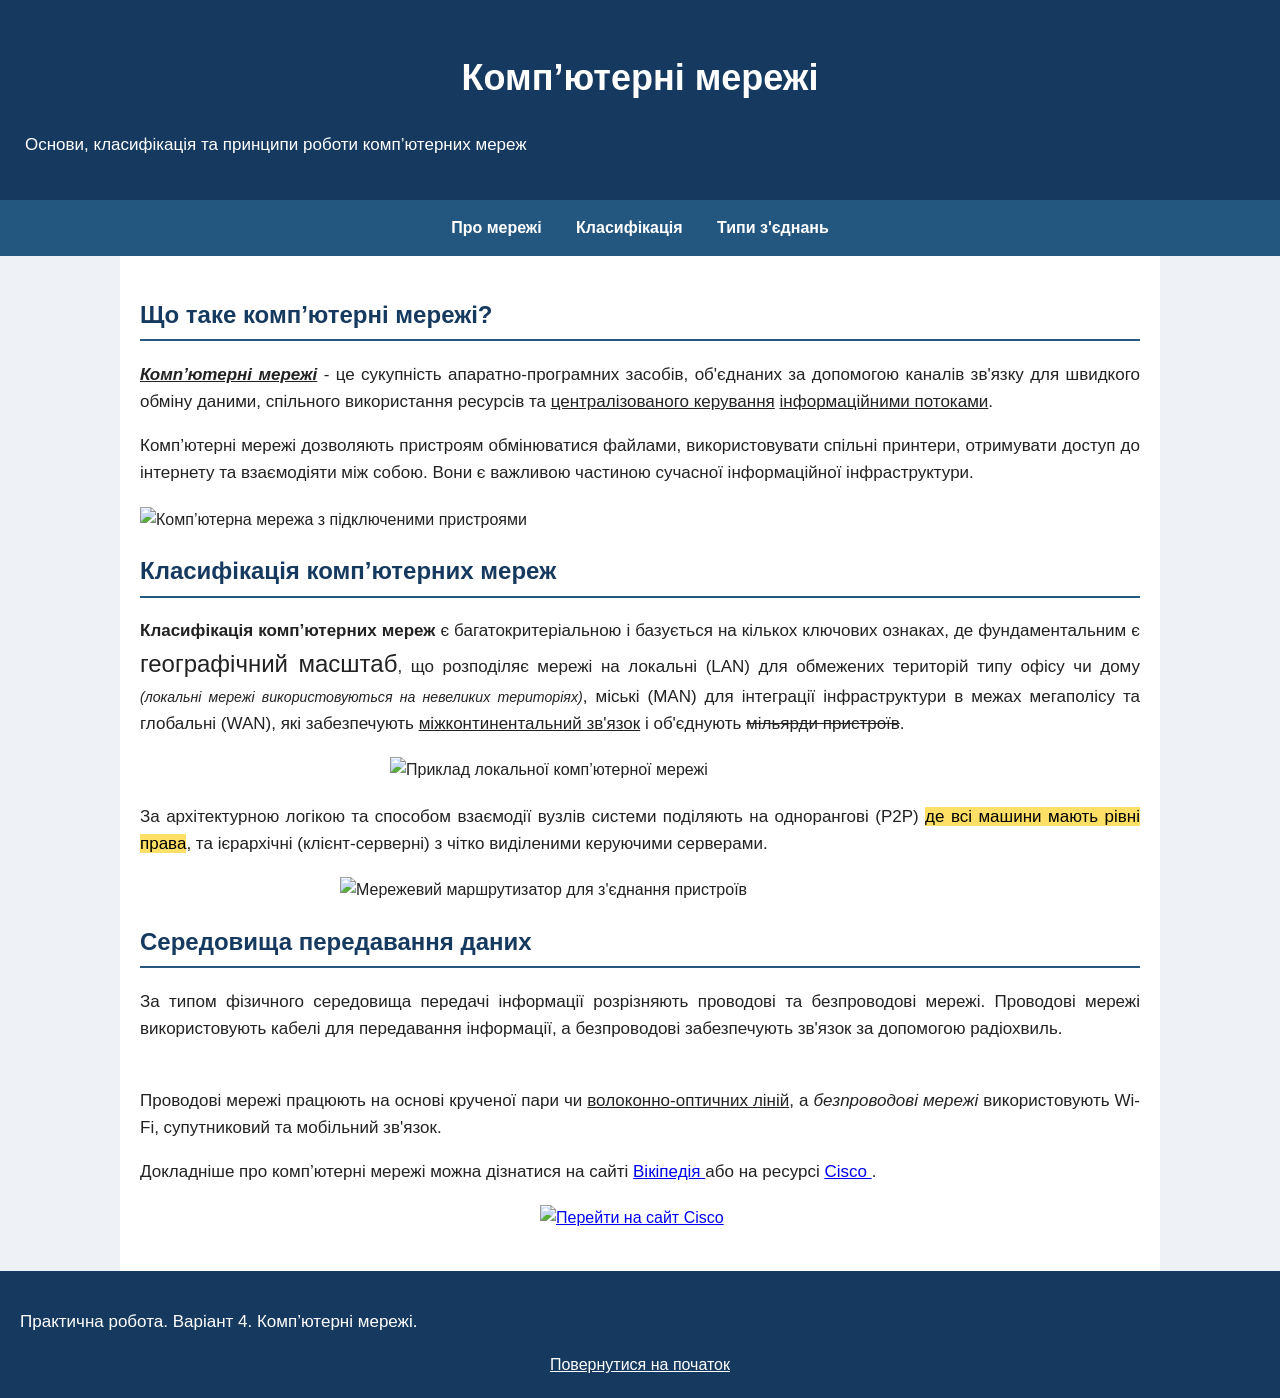
==== index.html @ bb8c1c07 "first commit" ====
<!DOCTYPE html>
<html lang="uk">
<head>
    <meta charset="UTF-8">
    <meta name="viewport" content="width=device-width, initial-scale=1.0">

    <meta name="description" content="Тематична вебсторінка про комп’ютерні мережі, їх класифікацію та призначення.">
    <meta name="keywords" content="комп’ютерні мережі, LAN, MAN, WAN, P2P, Wi-Fi">
    <meta name="author" content="Брусенський Михайло">

    <title>Комп’ютерні мережі</title>

    <link rel="stylesheet" href="style.css">
</head>
<body>

    <header>
        <h1>Комп’ютерні мережі</h1>
        <p>Основи, класифікація та принципи роботи комп’ютерних мереж</p>
    </header>

    <nav>
        <a href="#about">Про мережі</a>
        <a href="#classification">Класифікація</a>
        <a href="#connection">Типи з'єднань</a>
    </nav>

    <main>

        <section id="about">
            <h2>Що таке комп’ютерні мережі?</h2>

            <p>
                <strong><dfn><u>Комп’ютерні мережі</u></dfn></strong> -
                це сукупність апаратно-програмних засобів, об'єднаних
                за допомогою каналів зв'язку для швидкого обміну даними,
                спільного використання ресурсів та
                <u>централізованого керування</u>
                <u>інформаційними потоками</u>.
            </p>

            <p>
                Комп’ютерні мережі дозволяють пристроям обмінюватися
                файлами, використовувати спільні принтери, отримувати
                доступ до інтернету та взаємодіяти між собою.
                Вони є важливою частиною сучасної інформаційної
                інфраструктури.
            </p>

            <img src="network.jpg"
                 alt="Комп’ютерна мережа з підключеними пристроями"
                 class="image-full">
        </section>

        <section id="classification">
            <h2>Класифікація комп’ютерних мереж</h2>

            <p>
                <strong>Класифікація комп’ютерних мереж</strong>
                є багатокритеріальною і базується на кількох ключових
                ознаках, де фундаментальним є
                <span class="large-text">географічний масштаб</span>,
                що розподіляє мережі на локальні (LAN) для обмежених
                територій типу офісу чи дому
                <small><i>(локальні мережі використовуються на невеликих територіях)</i></small>,
                міські (MAN) для інтеграції інфраструктури в межах
                мегаполісу та глобальні (WAN), які забезпечують
                <u>міжконтинентальний зв'язок</u> і об'єднують
                <del>мільярди пристроїв</del>.
            </p>

            <img src="https://media.istockphoto.com/id/185228297/photo/power-connection-with-connecting-cords.jpg?s=612x612&w=0&k=20&c=RJuXQM3ymd4kzt_BfHc9ZM-955fYKAmxU0u7iqWBBFo="
                 alt="Приклад локальної комп’ютерної мережі"
                 class="image-half">

            <p>
                За архітектурною логікою та способом взаємодії вузлів
                системи поділяють на однорангові (P2P)
                <mark>де всі машини мають рівні права</mark>,
                та ієрархічні (клієнт-серверні) з чітко виділеними
                керуючими серверами.
            </p>

            <img src="https://content.rozetka.com.ua/goods/images/big/191792206.jpg"
                 alt="Мережевий маршрутизатор для з'єднання пристроїв"
                 class="image-medium">
        </section>

        <section id="connection">
            <h2>Середовища передавання даних</h2>

            <p>
                За типом фізичного середовища передачі інформації
                розрізняють проводові та безпроводові мережі.
                Проводові мережі використовують кабелі для передавання
                інформації, а безпроводові забезпечують зв'язок
                за допомогою радіохвиль.
            </p>

            <p>
                <br>
                Проводові мережі працюють на основі крученої пари
                чи <u>волоконно-оптичних ліній</u>, а
                <i>безпроводові мережі</i> використовують Wi-Fi,
                супутниковий та мобільний зв'язок.
            </p>

            <p>
                Докладніше про комп’ютерні мережі можна дізнатися
                на сайті
                <a href="https://uk.wikipedia.org/wiki/Комп%27ютерна_мережа"
                   target="_blank">
                    Вікіпедія
                </a>
                або на ресурсі
                <a href="https://www.cisco.com/"
                   target="_blank">
                    Cisco
                </a>.
            </p>

            <a href="https://www.cisco.com/"
               target="_blank">
                <img src="network.jpg"
                     alt="Перейти на сайт Cisco"
                     class="image-small">
            </a>
        </section>

    </main>

    <footer>
        <p>Практична робота. Варіант 4. Комп’ютерні мережі.</p>
        <a href="#about">Повернутися на початок</a>
    </footer>

</body>
</html>
---- style.css ----
body {
    font-family: Arial, sans-serif;
    background-color: #eef2f7;
    color: #222;
    margin: 0;
    padding: 0;
    line-height: 1.6;
}

header {
    background-color: #163a5f;
    color: white;
    text-align: center;
    padding: 25px;
}

/* Навіг. меню */
nav {
    background-color: #245780;
    padding: 15px;
    text-align: center;
}

nav a {
    color: white;
    text-decoration: none;
    margin: 15px;
    font-weight: bold;
}

nav a:hover {
    text-decoration: underline;
}

main {
    max-width: 1000px;
    margin: auto;
    padding: 20px;
    background-color: white;
}

h1 {
    font-size: 36px;
}

h2 {
    color: #163a5f;
    border-bottom: 2px solid #245780;
    padding-bottom: 5px;
}

p {
    font-size: 17px;
    text-align: justify;
}

.large-text {
    font-size: 24px;
}

mark {
    background-color: #ffe066;
}

.image-full {
    display: block;
    width: 100%;
    height: auto;
    margin: 20px auto;
}

.image-half {
    display: block;
    width: 50%;
    height: auto;
    margin: 20px auto;
}

.image-small {
    display: block;
    width: 20%;
    height: auto;
    margin: 20px auto;
}

.image-medium {
    display: block;
    width: 60%;
    height: auto;
    margin: 20px auto;
}

footer {
    background-color: #163a5f;
    color: white;
    text-align: center;
    padding: 20px;
}

footer a {
    color: white;
}
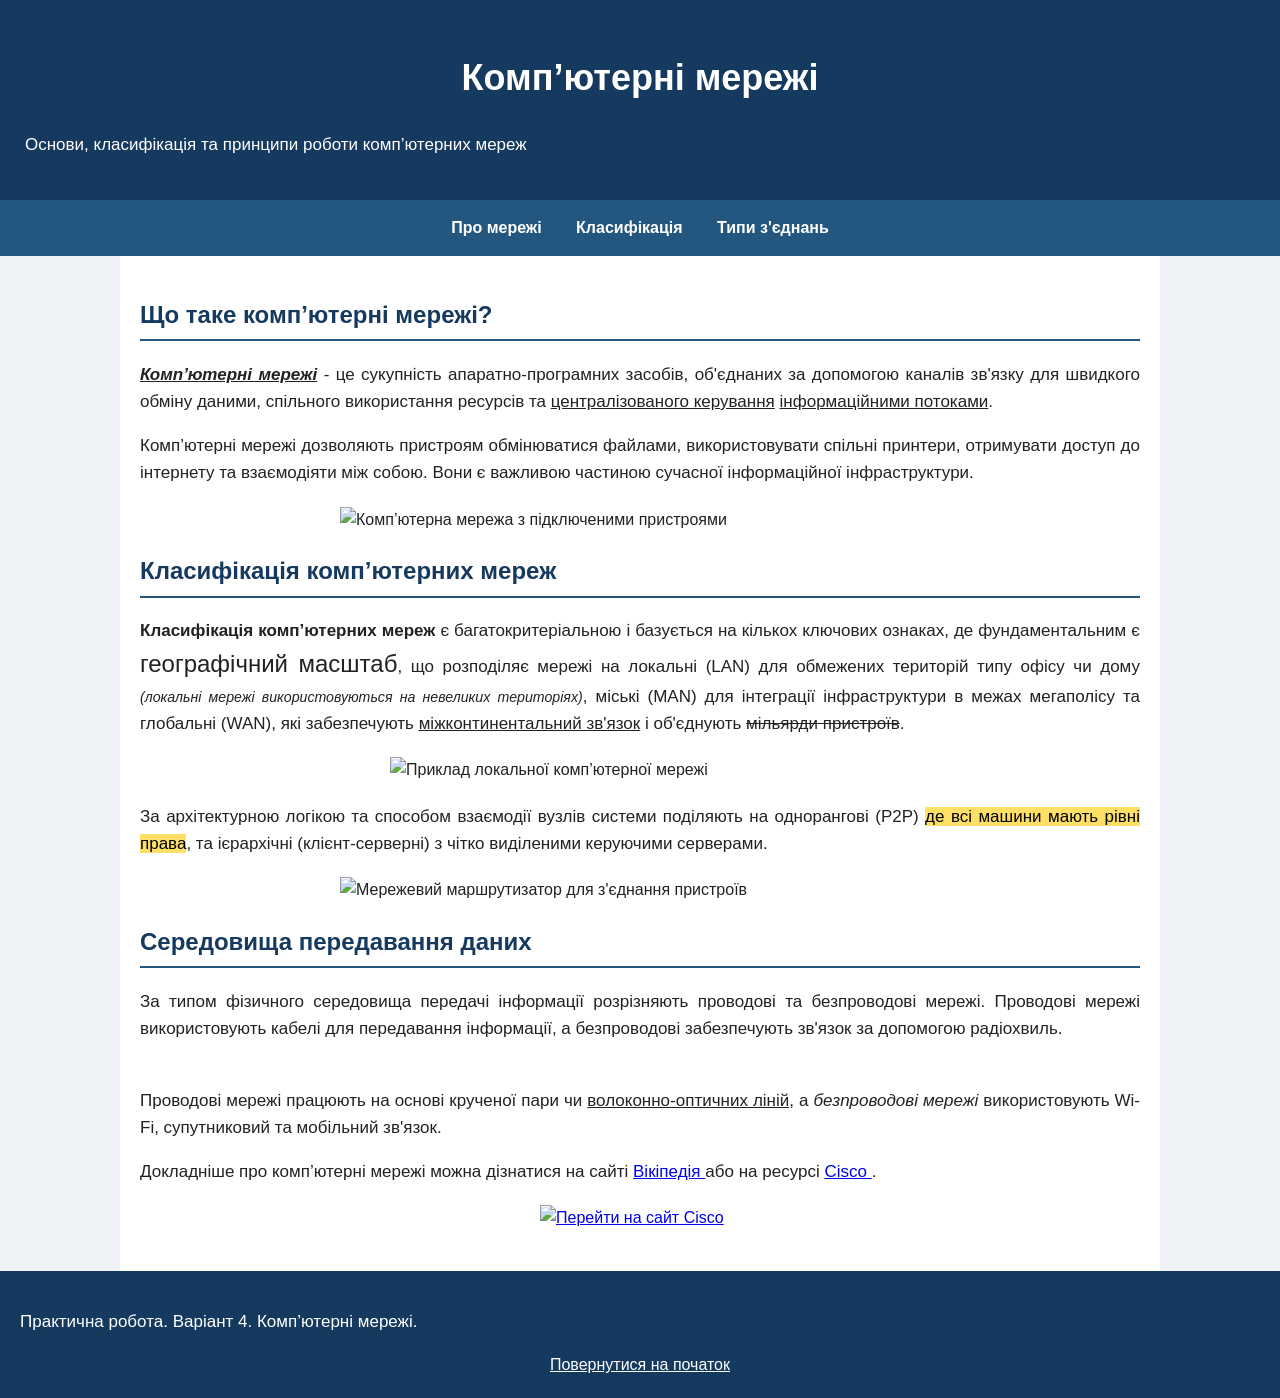
==== commit fe5c8b21: "update img" ====
--- a/index.html
+++ b/index.html
@@ -47,9 +47,9 @@
                 інфраструктури.
             </p>
 
-            <img src="network.jpg"
+            <img src="https://img.magnific.com/free-vector/internet-communication_24877-51936.jpg?semt=ais_hybrid&w=740&q=80"
                  alt="Комп’ютерна мережа з підключеними пристроями"
-                 class="image-full">
+                 class="image-medium">
         </section>
 
         <section id="classification">
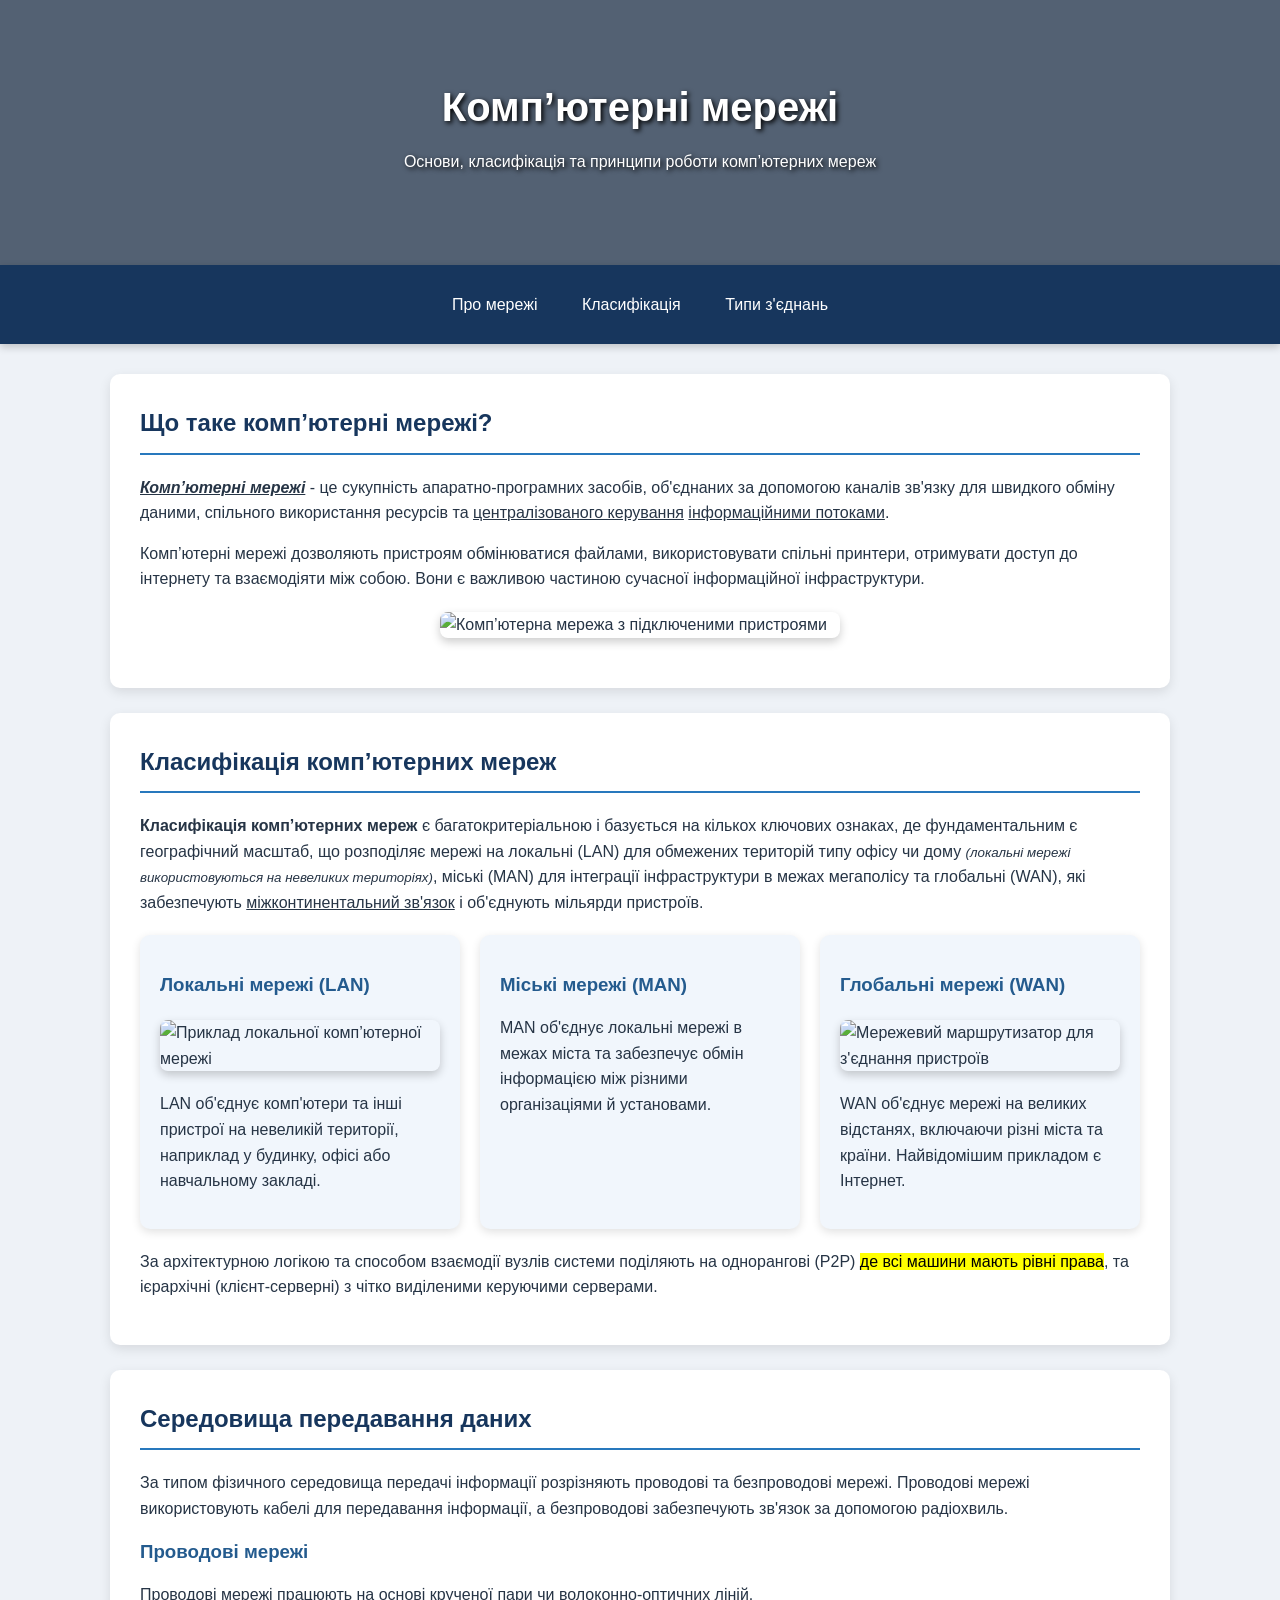
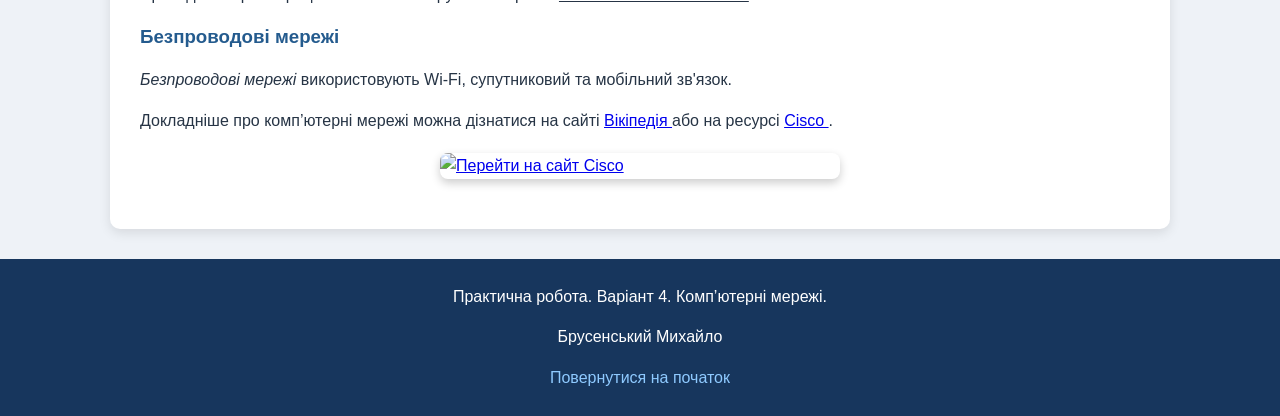
==== commit 5341c39e: "pz 2 done" ====
--- a/index.html
+++ b/index.html
@@ -1,3 +1,4 @@
+
 <!DOCTYPE html>
 <html lang="uk">
 <head>
@@ -12,9 +13,10 @@
 
     <link rel="stylesheet" href="style.css">
 </head>
+
 <body>
 
-    <header>
+    <header id="home">
         <h1>Комп’ютерні мережі</h1>
         <p>Основи, класифікація та принципи роботи комп’ютерних мереж</p>
     </header>
@@ -48,8 +50,8 @@
             </p>
 
             <img src="https://img.magnific.com/free-vector/internet-communication_24877-51936.jpg?semt=ais_hybrid&w=740&q=80"
-                 alt="Комп’ютерна мережа з підключеними пристроями"
-                 class="image-medium">
+                 alt="Комп’ютерна мережа з підключеними пристроями">
+
         </section>
 
         <section id="classification">
@@ -59,19 +61,55 @@
                 <strong>Класифікація комп’ютерних мереж</strong>
                 є багатокритеріальною і базується на кількох ключових
                 ознаках, де фундаментальним є
-                <span class="large-text">географічний масштаб</span>,
+                <span>географічний масштаб</span>,
                 що розподіляє мережі на локальні (LAN) для обмежених
                 територій типу офісу чи дому
                 <small><i>(локальні мережі використовуються на невеликих територіях)</i></small>,
                 міські (MAN) для інтеграції інфраструктури в межах
                 мегаполісу та глобальні (WAN), які забезпечують
                 <u>міжконтинентальний зв'язок</u> і об'єднують
-                <del>мільярди пристроїв</del>.
+                мільярди пристроїв.
             </p>
 
-            <img src="https://media.istockphoto.com/id/185228297/photo/power-connection-with-connecting-cords.jpg?s=612x612&w=0&k=20&c=RJuXQM3ymd4kzt_BfHc9ZM-955fYKAmxU0u7iqWBBFo="
-                 alt="Приклад локальної комп’ютерної мережі"
-                 class="image-half">
+            <div id="cards">
+
+                <article>
+                    <h3>Локальні мережі (LAN)</h3>
+
+                    <img src="https://media.istockphoto.com/id/185228297/photo/power-connection-with-connecting-cords.jpg?s=612x612&w=0&k=20&c=RJuXQM3ymd4kzt_BfHc9ZM-955fYKAmxU0u7iqWBBFo="
+                         alt="Приклад локальної комп’ютерної мережі">
+
+                    <p>
+                        LAN об'єднує комп'ютери та інші пристрої
+                        на невеликій території, наприклад у будинку,
+                        офісі або навчальному закладі.
+                    </p>
+                </article>
+
+                <article>
+                    <h3>Міські мережі (MAN)</h3>
+
+                    <p>
+                        MAN об'єднує локальні мережі в межах міста
+                        та забезпечує обмін інформацією між різними
+                        організаціями й установами.
+                    </p>
+                </article>
+
+                <article>
+                    <h3>Глобальні мережі (WAN)</h3>
+
+                    <img src="https://content.rozetka.com.ua/goods/images/big/191792206.jpg"
+                         alt="Мережевий маршрутизатор для з'єднання пристроїв">
+
+                    <p>
+                        WAN об'єднує мережі на великих відстанях,
+                        включаючи різні міста та країни.
+                        Найвідомішим прикладом є Інтернет.
+                    </p>
+                </article>
+
+            </div>
 
             <p>
                 За архітектурною логікою та способом взаємодії вузлів
@@ -81,9 +119,6 @@
                 керуючими серверами.
             </p>
 
-            <img src="https://content.rozetka.com.ua/goods/images/big/191792206.jpg"
-                 alt="Мережевий маршрутизатор для з'єднання пристроїв"
-                 class="image-medium">
         </section>
 
         <section id="connection">
@@ -97,13 +132,23 @@
                 за допомогою радіохвиль.
             </p>
 
-            <p>
-                <br>
-                Проводові мережі працюють на основі крученої пари
-                чи <u>волоконно-оптичних ліній</u>, а
-                <i>безпроводові мережі</i> використовують Wi-Fi,
-                супутниковий та мобільний зв'язок.
-            </p>
+            <article>
+                <h3>Проводові мережі</h3>
+
+                <p>
+                    Проводові мережі працюють на основі крученої пари
+                    чи <u>волоконно-оптичних ліній</u>.
+                </p>
+            </article>
+
+            <article>
+                <h3>Безпроводові мережі</h3>
+
+                <p>
+                    <i>Безпроводові мережі</i> використовують Wi-Fi,
+                    супутниковий та мобільний зв'язок.
+                </p>
+            </article>
 
             <p>
                 Докладніше про комп’ютерні мережі можна дізнатися
@@ -119,20 +164,20 @@
                 </a>.
             </p>
 
-            <a href="https://www.cisco.com/"
-               target="_blank">
+            <a href="https://www.cisco.com/" target="_blank">
                 <img src="network.jpg"
-                     alt="Перейти на сайт Cisco"
-                     class="image-small">
+                     alt="Перейти на сайт Cisco">
             </a>
+
         </section>
 
     </main>
 
     <footer>
         <p>Практична робота. Варіант 4. Комп’ютерні мережі.</p>
-        <a href="#about">Повернутися на початок</a>
+        <p>Брусенський Михайло</p>
+        <a href="#home">Повернутися на початок</a>
     </footer>
 
 </body>
-</html>+</html>
--- a/style.css
+++ b/style.css
@@ -1,102 +1,189 @@
+
+* {
+    margin: 0;
+    padding: 0;
+    box-sizing: border-box;
+}
+
+html {
+    scroll-behavior: smooth;
+}
+
 body {
     font-family: Arial, sans-serif;
     background-color: #eef2f7;
-    color: #222;
-    margin: 0;
-    padding: 0;
+    color: #263445;
     line-height: 1.6;
 }
 
+/* Header */
+
 header {
-    background-color: #163a5f;
+    position: relative;
+    text-align: center;
+    padding: 75px 20px;
+    color: white;
+    background-image: url("network.jpg");
+    background-size: cover;
+    background-position: center 45%;
+    box-shadow: 0 4px 12px rgba(0, 0, 0, 0.3);
+}
+
+header::before {
+    content: "";
+    position: absolute;
+    top: 0;
+    left: 0;
+    width: 100%;
+    height: 100%;
+    background-color: rgba(0, 20, 45, 0.65);
+}
+
+header h1,
+header p {
+    position: relative;
+    text-shadow: 2px 2px 5px black;
+}
+
+header h1 {
+    font-size: 40px;
+    margin-bottom: 10px;
+}
+
+/* Navigation */
+
+nav {
+    position: sticky;
+    top: 0;
+    z-index: 10;
+    background-color: #17365d;
+    text-align: center;
+    padding: 15px;
+    box-shadow: 0 3px 8px rgba(0, 0, 0, 0.2);
+}
+
+nav a {
+    color: white;
+    text-decoration: none;
+    padding: 12px 20px;
+    display: inline-block;
+    transition: background-color 0.3s;
+}
+
+nav a:hover {
+    background-color: #2878bd;
+}
+
+/* Main */
+
+main {
+    max-width: 1100px;
+    margin: 30px auto;
+    padding: 0 20px;
+}
+
+section {
+    background-color: white;
+    padding: 30px;
+    margin-bottom: 25px;
+    border-radius: 10px;
+    box-shadow: 0 4px 12px rgba(0, 0, 0, 0.1);
+}
+
+h2 {
+    color: #17365d;
+    margin-bottom: 20px;
+    border-bottom: 2px solid #2878bd;
+    padding-bottom: 10px;
+}
+
+h3 {
+    color: #245b8e;
+    margin: 15px 0;
+}
+
+p {
+    margin-bottom: 15px;
+}
+
+/* Images */
+
+section img {
+    max-width: 100%;
+    width: 400px;
+    height: auto;
+    display: block;
+    margin: 20px auto;
+    border-radius: 8px;
+    box-shadow: 0 4px 10px rgba(0, 0, 0, 0.2);
+}
+
+/* Cards */
+
+#cards {
+    display: flex;
+    gap: 20px;
+    flex-wrap: wrap;
+    margin: 20px 0;
+}
+
+#cards article {
+    flex: 1;
+    min-width: 220px;
+    padding: 20px;
+    background-color: #f1f6fc;
+    border-radius: 10px;
+    box-shadow: 0 3px 10px rgba(0, 0, 0, 0.12);
+    transition: transform 0.3s;
+}
+
+#cards article:hover {
+    transform: translateY(-5px);
+}
+
+#cards article img {
+    width: 100%;
+}
+
+/* Footer */
+
+footer {
+    position: relative;
+    background-color: #17365d;
     color: white;
     text-align: center;
     padding: 25px;
 }
 
-/* Навіг. меню */
-nav {
-    background-color: #245780;
-    padding: 15px;
-    text-align: center;
+footer a {
+    color: #8fcaff;
+    text-decoration: none;
 }
 
-nav a {
-    color: white;
-    text-decoration: none;
-    margin: 15px;
-    font-weight: bold;
-}
-
-nav a:hover {
+footer a:hover {
     text-decoration: underline;
 }
 
-main {
-    max-width: 1000px;
-    margin: auto;
-    padding: 20px;
-    background-color: white;
+/* Responsive design */
+
+@media (max-width: 700px) {
+    header h1 {
+        font-size: 28px;
+    }
+
+    nav {
+        position: relative;
+    }
+
+    nav a {
+        padding: 8px;
+    }
+
+    #cards {
+        flex-direction: column;
+    }
+
+    section {
+        padding: 20px;
+    }
 }
-
-h1 {
-    font-size: 36px;
-}
-
-h2 {
-    color: #163a5f;
-    border-bottom: 2px solid #245780;
-    padding-bottom: 5px;
-}
-
-p {
-    font-size: 17px;
-    text-align: justify;
-}
-
-.large-text {
-    font-size: 24px;
-}
-
-mark {
-    background-color: #ffe066;
-}
-
-.image-full {
-    display: block;
-    width: 100%;
-    height: auto;
-    margin: 20px auto;
-}
-
-.image-half {
-    display: block;
-    width: 50%;
-    height: auto;
-    margin: 20px auto;
-}
-
-.image-small {
-    display: block;
-    width: 20%;
-    height: auto;
-    margin: 20px auto;
-}
-
-.image-medium {
-    display: block;
-    width: 60%;
-    height: auto;
-    margin: 20px auto;
-}
-
-footer {
-    background-color: #163a5f;
-    color: white;
-    text-align: center;
-    padding: 20px;
-}
-
-footer a {
-    color: white;
-}
